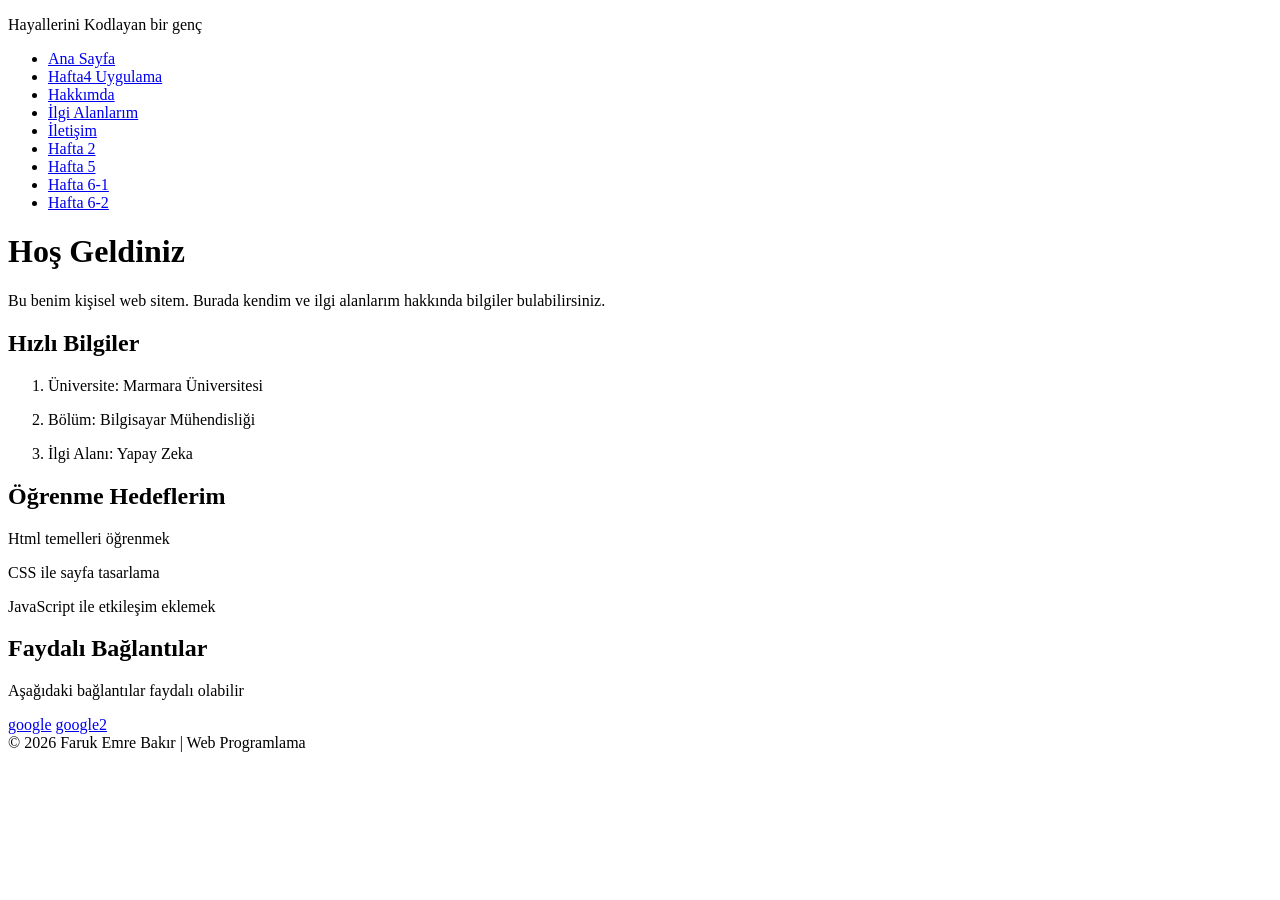
==== index.html @ 3d071bb2 "Update index.html" ====
<!DOCTYPE html>
<html>
<head>
    <title> Faruk Emre Bakir</title> 
</head>
<body> 
    <p> Hayallerini Kodlayan bir genç</p>
  
   <nav>
        <ul>
            <li><a href="index.html">Ana Sayfa</a></li>
            <li><a href="hafta4Uygulama.html">Hafta4 Uygulama</a></li>
            <li><a href="about.html">Hakkımda</a></li>
            <li><a href="interests.html">İlgi Alanlarım</a></li>
            <li><a href="contact.html">İletişim</a></li>
            <li><a href="index2.html">Hafta 2</a></li>
            <li><a href="hafta5.html">Hafta 5</a></li>
            <li><a href="hafta6-1.html">Hafta 6-1</a></li>
            <li><a href="hafta6-2.html">Hafta 6-2</a></li>



        </ul>
    </nav>
    <main>
        <h1> Hoş Geldiniz</h1>
    <p> Bu benim kişisel web sitem. Burada kendim ve ilgi alanlarım hakkında bilgiler bulabilirsiniz.</p>
    <h2> Hızlı Bilgiler</h2>
    <nav><ol>
        <li><p> Üniversite: Marmara Üniversitesi</p></li>
        <li> Bölüm: Bilgisayar Mühendisliği</li>
        <li><p> İlgi Alanı: Yapay Zeka</p></li>

    </ol></nav>
    <h2> Öğrenme Hedeflerim</h2>
    <nav>
        <p> Html temelleri öğrenmek</p>
        <p> CSS ile sayfa tasarlama</p>
        <p> JavaScript ile etkileşim eklemek</p>
    </nav>
    <h2> Faydalı Bağlantılar</h2>
    <p> Aşağıdaki bağlantılar faydalı olabilir</p>
    <a href="google.com"> google</a>
    <a href="google.com"> google2</a>

</main>
 <footer>
        © 2026 Faruk Emre Bakır | Web Programlama
    </footer>
</body>
</html>
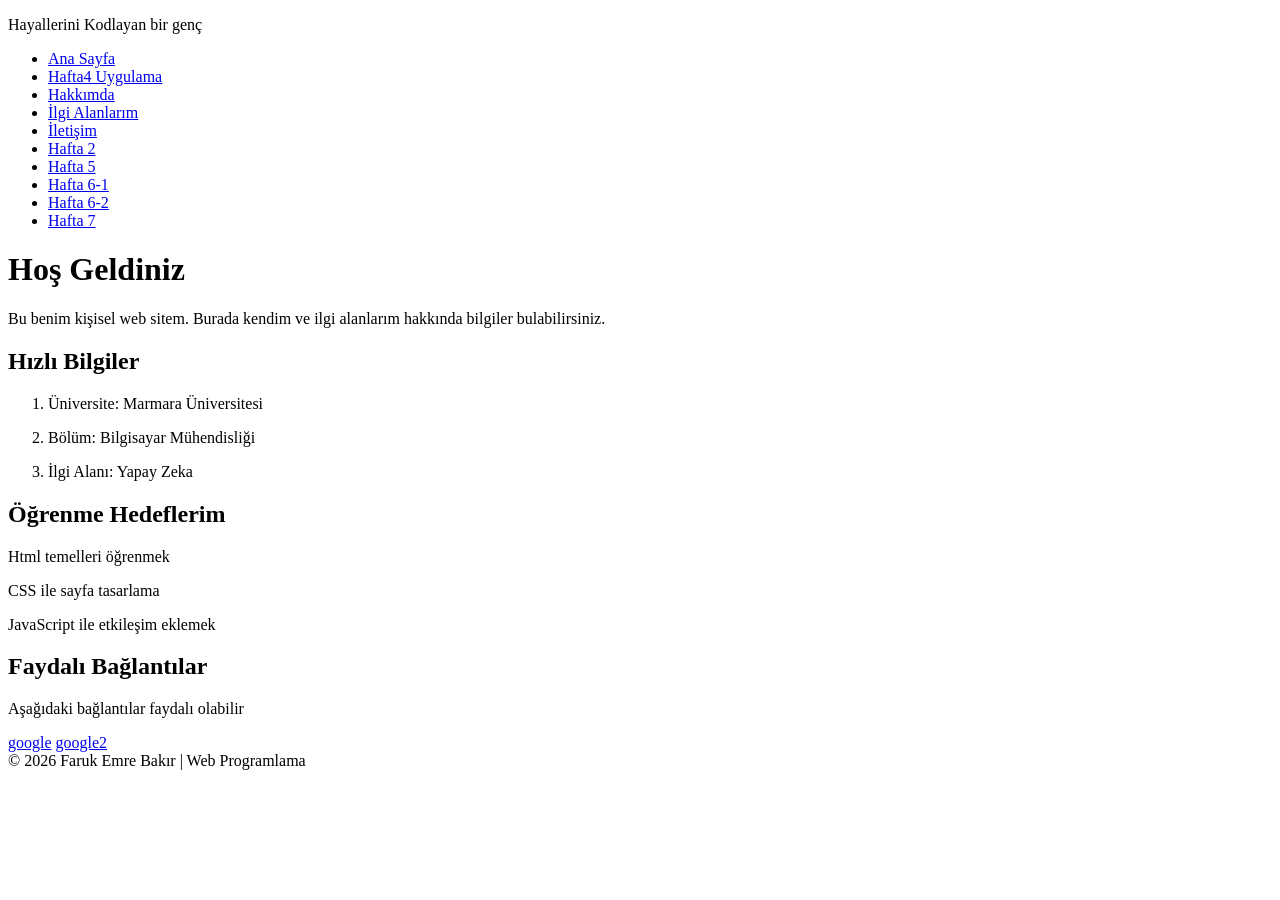
==== commit 57365a8c: "Update index.html" ====
--- a/index.html
+++ b/index.html
@@ -17,6 +17,8 @@
             <li><a href="hafta5.html">Hafta 5</a></li>
             <li><a href="hafta6-1.html">Hafta 6-1</a></li>
             <li><a href="hafta6-2.html">Hafta 6-2</a></li>
+            <li><a href="hafta7.html">Hafta 7</a></li>
+
 
 
 
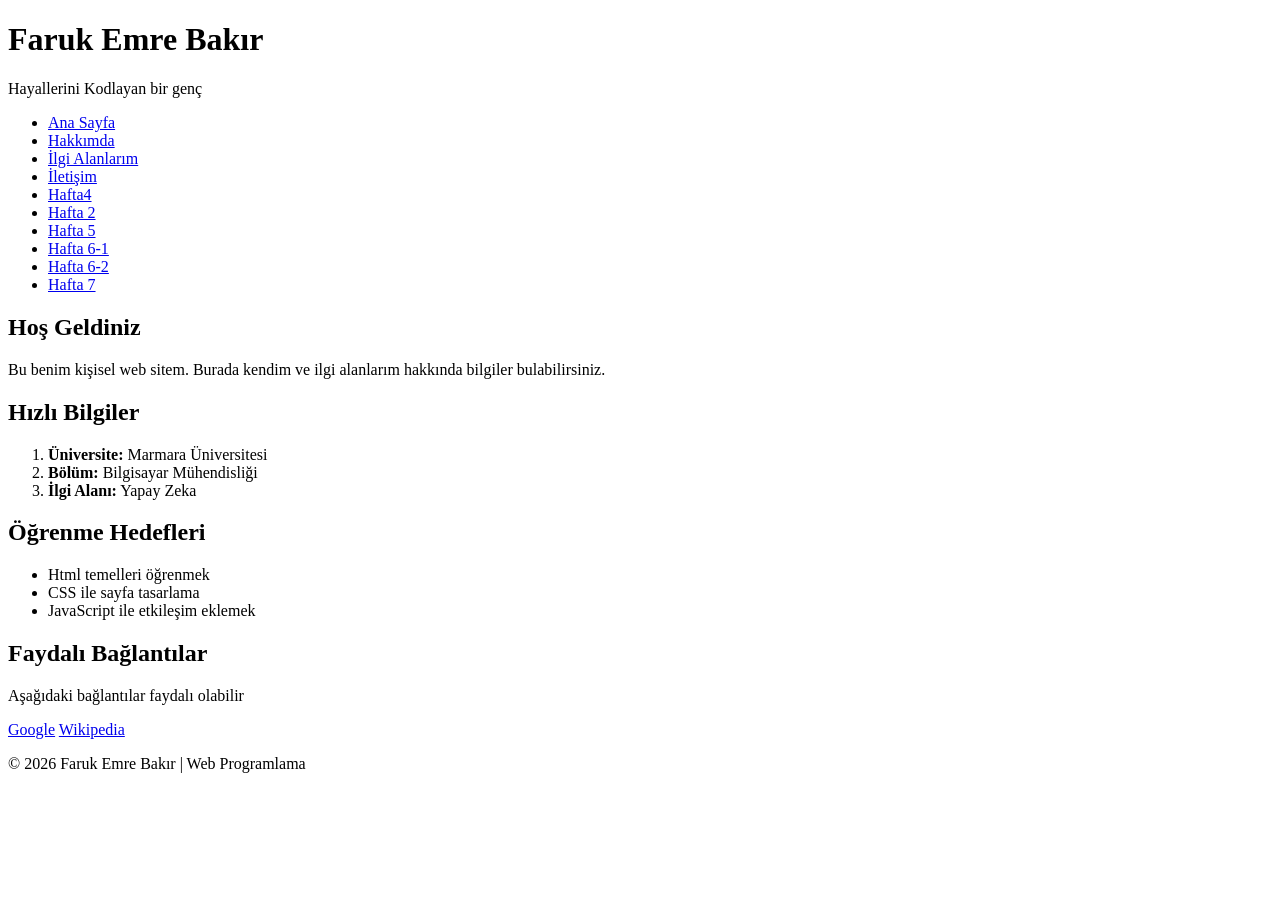
==== commit 4115f99b: "Refactor index.html for better structure and content Updated the structure and content of the index." ====
--- a/index.html
+++ b/index.html
@@ -1,56 +1,64 @@
 <!DOCTYPE html>
-<html>
-<head>
-    <title> Faruk Emre Bakir</title> 
+<html lang="tr"> <head>
+    <meta charset="UTF-8"> <meta name="viewport" content="width=device-width, initial-scale=1.0"> <title>Faruk Emre Bakır</title> 
 </head>
 <body> 
-    <p> Hayallerini Kodlayan bir genç</p>
-  
-   <nav>
-        <ul>
-            <li><a href="index.html">Ana Sayfa</a></li>
-            <li><a href="hafta4Uygulama.html">Hafta4 Uygulama</a></li>
-            <li><a href="about.html">Hakkımda</a></li>
-            <li><a href="interests.html">İlgi Alanlarım</a></li>
-            <li><a href="contact.html">İletişim</a></li>
-            <li><a href="index2.html">Hafta 2</a></li>
-            <li><a href="hafta5.html">Hafta 5</a></li>
-            <li><a href="hafta6-1.html">Hafta 6-1</a></li>
-            <li><a href="hafta6-2.html">Hafta 6-2</a></li>
-            <li><a href="hafta7.html">Hafta 7</a></li>
 
+    <header>
+        <h1>Faruk Emre Bakır</h1> 
+        <p>Hayallerini Kodlayan bir genç</p>
+      
+        <nav>
+            <ul>
+                <li><a href="index.html">Ana Sayfa</a></li>
+                <li><a href="about.html">Hakkımda</a></li>
+                <li><a href="interests.html">İlgi Alanlarım</a></li>
+                <li><a href="contact.html">İletişim</a></li>
+                <li><a href="hafta4Uygulama.html">Hafta4</a></li>
+                <li><a href="index2.html">Hafta 2</a></li>
+                <li><a href="hafta5.html">Hafta 5</a></li>
+                <li><a href="hafta6-1.html">Hafta 6-1</a></li>
+                <li><a href="hafta6-2.html">Hafta 6-2</a></li>
+                <li><a href="hafta7.html">Hafta 7</a></li>
+            </ul>
+        </nav>
+    </header>
 
+    <main>
+        <section>
+            <h2>Hoş Geldiniz</h2>
+            <p>Bu benim kişisel web sitem. Burada kendim ve ilgi alanlarım hakkında bilgiler bulabilirsiniz.</p>
+        </section>
 
+        <section>
+            <h2>Hızlı Bilgiler</h2>
+            <ol>
+                <li><strong>Üniversite:</strong> Marmara Üniversitesi</li>
+                <li><strong>Bölüm:</strong> Bilgisayar Mühendisliği</li>
+                <li><strong>İlgi Alanı:</strong> Yapay Zeka</li>
+            </ol>
+        </section>
 
-        </ul>
-    </nav>
-    <main>
-        <h1> Hoş Geldiniz</h1>
-    <p> Bu benim kişisel web sitem. Burada kendim ve ilgi alanlarım hakkında bilgiler bulabilirsiniz.</p>
-    <h2> Hızlı Bilgiler</h2>
-    <nav><ol>
-        <li><p> Üniversite: Marmara Üniversitesi</p></li>
-        <li> Bölüm: Bilgisayar Mühendisliği</li>
-        <li><p> İlgi Alanı: Yapay Zeka</p></li>
+        <section>
+            <h2>Öğrenme Hedefleri</h2>
+            <ul>
+                <li>Html temelleri öğrenmek</li>
+                <li>CSS ile sayfa tasarlama</li>
+                <li>JavaScript ile etkileşim eklemek</li>
+            </ul>
+        </section>
 
-    </ol></nav>
-    <h2> Öğrenme Hedeflerim</h2>
-    <nav>
-        <p> Html temelleri öğrenmek</p>
-        <p> CSS ile sayfa tasarlama</p>
-        <p> JavaScript ile etkileşim eklemek</p>
-    </nav>
-    <h2> Faydalı Bağlantılar</h2>
-    <p> Aşağıdaki bağlantılar faydalı olabilir</p>
-    <a href="google.com"> google</a>
-    <a href="google.com"> google2</a>
+        <section>
+            <h2>Faydalı Bağlantılar</h2>
+            <p>Aşağıdaki bağlantılar faydalı olabilir</p>
+            <a href="https://www.google.com" target="_blank">Google</a>
+            <a href="https://www.wikipedia.org/" target="_blank">Wikipedia</a>
+        </section>
+    </main>
 
-</main>
- <footer>
-        © 2026 Faruk Emre Bakır | Web Programlama
+    <footer>
+        <p>© 2026 Faruk Emre Bakır | Web Programlama</p>
     </footer>
+
 </body>
 </html>
-
-
-
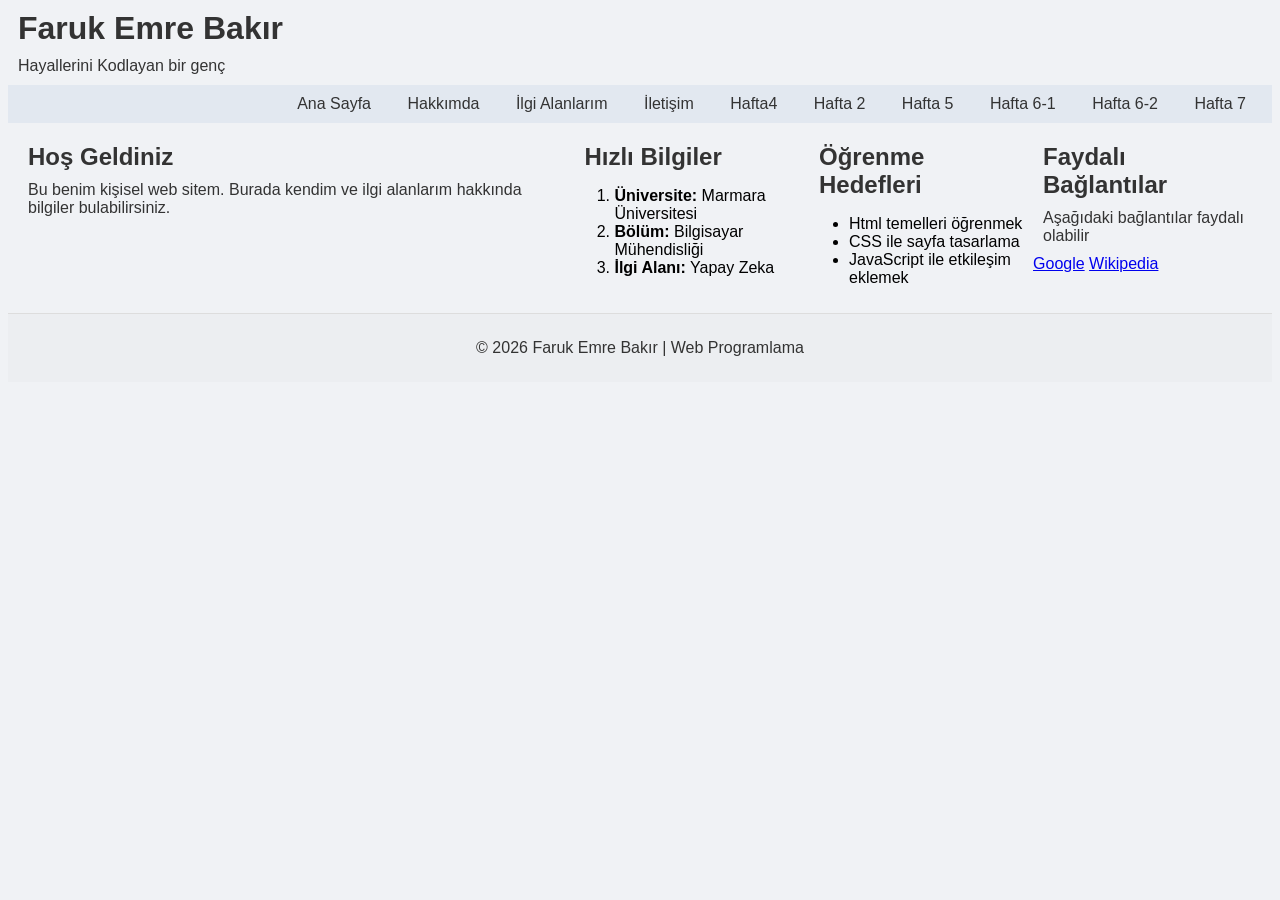
==== commit 9889a6cb: "Link stylesheet in index.html Added a link to the stylesheet in the head section." ====
--- a/index.html
+++ b/index.html
@@ -1,6 +1,6 @@
 <!DOCTYPE html>
 <html lang="tr"> <head>
-    <meta charset="UTF-8"> <meta name="viewport" content="width=device-width, initial-scale=1.0"> <title>Faruk Emre Bakır</title> 
+    <meta charset="UTF-8"> <meta name="viewport" content="width=device-width, initial-scale=1.0"> <title>Faruk Emre Bakır</title> <link rel="stylesheet" href="style.css">
 </head>
 <body> 
 
--- a/style.css
+++ b/style.css
@@ -0,0 +1,193 @@
+/* Genel sayfa ayarı */
+body {
+    background-color: #f0f2f5;
+    font-family: Arial, sans-serif;
+}
+
+.container {
+    width: 80%;
+    margin: 20px auto;
+    background-color: white;
+    border: 1px solid #ccc;
+}
+
+/* 1. Grup Seçici Örneği */
+h1, h2, p {
+    color: #333;
+    margin: 10px;
+}
+
+/* 1. Hiyerarşik Seçici Örneği: Menü yapısı */
+nav ul {
+    list-style-type: none;
+    padding: 10px;
+    margin: 0;
+    text-align: right;
+    background-color: #e2e8f0;
+}
+
+/* Menüyü yatay yapma */
+nav ul li {
+    display: inline-block; 
+}
+
+/* 2. Hiyerarşik Seçici Örneği: Link tasarımı */
+nav ul li a {
+    text-decoration: none;
+    padding: 8px 16px;
+    color: #333;
+    border-radius: 4px;
+}
+
+/* Menü hover efekti */
+nav ul li a:hover {
+    background-color: #8da4d0;
+    color: white;
+}
+
+/* Sütunları yan yana getirme (Display mantığı) */
+main {
+    display: flex; 
+    padding: 10px;
+}
+
+.icerik {
+    width: 50%;
+    background-color: #faeed7; /* Görseldeki sarımtırak renk */
+    margin: 10px;
+    padding: 15px;
+    border: 1px solid #e5d3b3;
+    border-radius: 5px;
+}
+
+.yan-menu {
+    width: 50%;
+    background-color: #e6f0f4; /* Görseldeki mavimsi renk */
+    margin: 10px;
+    padding: 15px;
+    border: 1px solid #baccce;
+    border-radius: 5px;
+}
+
+/* Metin düzenlemeleri (En az 3 özellik kuralı) */
+.icerik p, .yan-menu p {
+    font-size: 15px;      /* 1. Özellik */
+    line-height: 1.8;     /* 2. Özellik */
+    color: #444;          /* 3. Özellik */
+    text-align: justify;  /* 4. Özellik */
+}
+
+footer {
+    text-align: center;
+    padding: 15px;
+    background-color: #eceef1;
+    border-top: 1px solid #ddd;
+}
+
+/* ========================================= */
+/* LAB 3: DETAYLI İLETİŞİM FORMU (GÖRSELE BİREBİR ORANTILI) */
+/* ========================================= */
+
+.contact-container {
+    width: 100%;
+    max-width: 600px;
+    margin: 40px auto;
+    padding: 30px;
+    background-color: #ffffff;
+    border: 1px solid #eaeaea;
+    border-radius: 8px;
+    box-shadow: 0 4px 10px rgba(0,0,0,0.05);
+    font-family: Arial, sans-serif;
+}
+
+/* Form Başlığı */
+.contact-container h2 {
+    text-align: center;
+    color: #333;
+    margin-bottom: 25px;
+    font-size: 24px;
+}
+
+/* Ana Etiketler (Labels - Üst boşluklar tamamen sıfırlandı) */
+.contact-container label {
+    display: block;
+    font-weight: bold;
+    color: #444;
+    margin-top: 0; /* GEREKSİZ ÜST BOŞLUK KALDIRILDI */
+    margin-bottom: 8px; /* Sadece yazıyla kutu arasında ince bir boşluk bırakıldı */
+    font-size: 15px;
+}
+
+/* Tüm metin giriş alanları */
+.contact-container input[type="text"],
+.contact-container input[type="email"],
+.contact-container input[type="password"],
+.contact-container select,
+.contact-container textarea {
+    width: 100%;
+    padding: 12px;
+    margin-bottom: 20px; /* Her bir kutunun altından standart 20px boşluk veriyoruz */
+    border: 1px solid #ccc;
+    border-radius: 4px;
+    box-sizing: border-box;
+    font-family: inherit;
+    font-size: 14px;
+}
+
+/* Radio ve Checkbox Grupları (Açık Gri Kutular) */
+.form-group-box {
+    background-color: #f8f9fa;
+    border: 1px solid #f1f1f1;
+    padding: 35px;
+    border-radius: 5px;
+    margin-bottom: 30px; /* Gri kutuların altına da aynı 20px boşluğu veriyoruz */
+}
+
+/* Gri kutuların içindeki alt etiketlerin ayarı */
+.form-group-box label {
+    margin-bottom: 10px;
+    font-weight: normal;
+    cursor: pointer;
+    color: #555;
+}
+
+.form-group-box label:last-child {
+    margin-bottom: 0; /* Gri kutunun en altındaki elemanın boşluğunu siliyoruz ki kutu sarkmasın */
+}
+
+.form-group-box input[type="radio"],
+.form-group-box input[type="checkbox"] {
+    margin-right: 8px;
+}
+
+/* Dosya yükleme alanı */
+.contact-container input[type="file"] {
+    display: block;
+    margin-bottom: 20px;
+}
+
+/* Yan yana duran butonların taşıyıcısı */
+.button-group {
+    display: flex;
+    gap: 15px; 
+    margin-top: 10px;
+}
+
+/* Buton Stilleri */
+.btn-submit, .btn-reset {
+    flex: 1; 
+    padding: 15px;
+    font-size: 16px;
+    font-weight: bold;
+    color: white;
+    border: none;
+    border-radius: 4px;
+    cursor: pointer;
+}
+
+.btn-submit { background-color: #007bff; }
+.btn-submit:hover { background-color: #0056b3; }
+
+.btn-reset { background-color: #dc3545; }
+.btn-reset:hover { background-color: #c82333; }
+
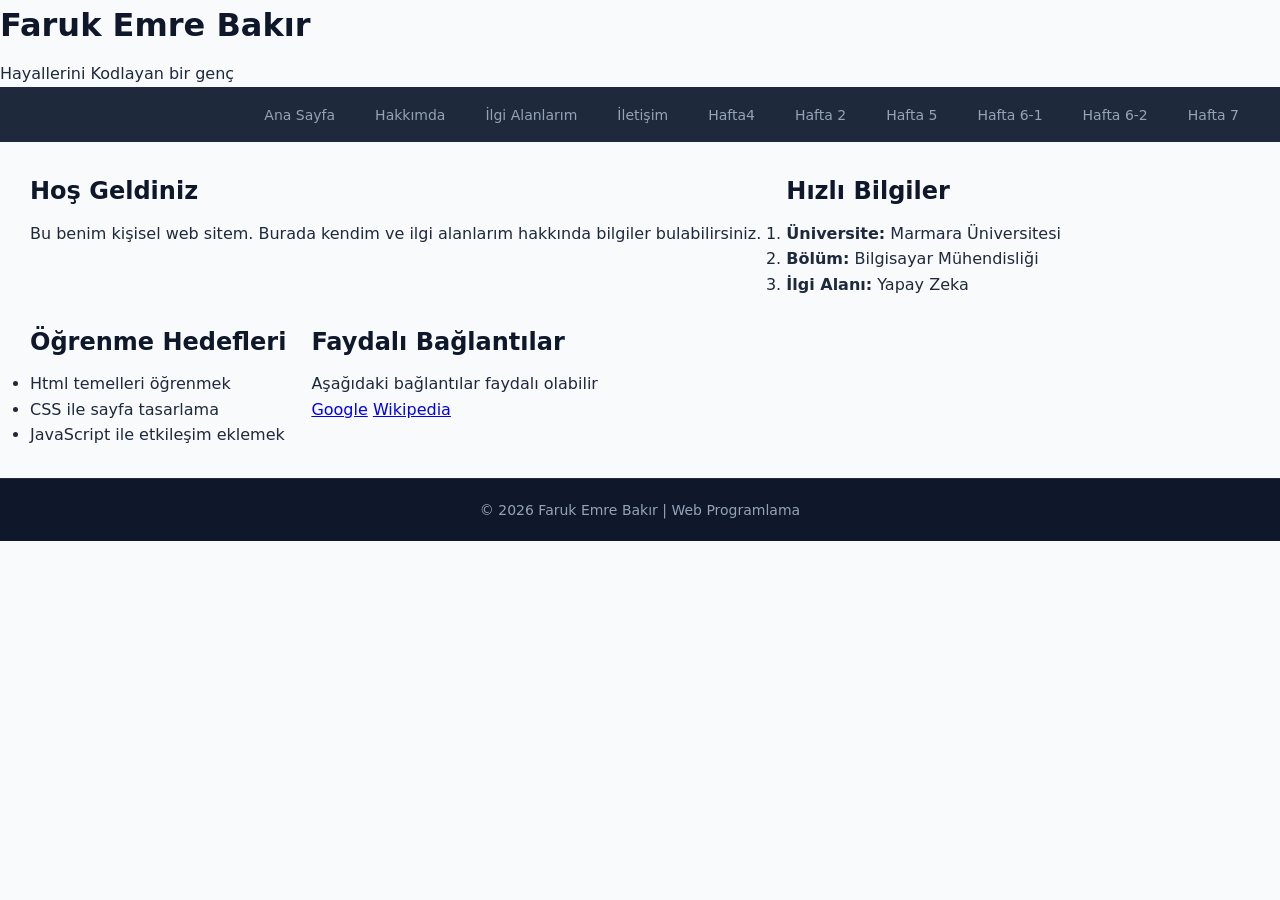
==== commit 4756cc9d: "Fix stylesheet path and improve HTML structure Updated the stylesheet path and cleaned up the HTML s" ====
--- a/index.html
+++ b/index.html
@@ -1,6 +1,6 @@
 <!DOCTYPE html>
 <html lang="tr"> <head>
-    <meta charset="UTF-8"> <meta name="viewport" content="width=device-width, initial-scale=1.0"> <title>Faruk Emre Bakır</title> <link rel="stylesheet" href="style.css">
+    <meta charset="UTF-8"> <meta name="viewport" content="width=device-width, initial-scale=1.0"> <title>Faruk Emre Bakır</title> <link rel="stylesheet" href="styles/style.css">
 </head>
 <body> 
 
--- a/styles/style.css
+++ b/styles/style.css
@@ -0,0 +1,243 @@
+/* ==========================================================================
+   1. GENEL SAYFA AYARLARI & TİPOGRAFİ
+   ========================================================================== */
+* {
+    margin: 0;
+    padding: 0;
+    box-sizing: border-box;
+}
+
+body {
+    background-color: #f8fafc; /* Modern, temiz ve ultra hafif mavi/gri arka plan */
+    font-family: system-ui, -apple-system, BlinkMacSystemFont, 'Segoe UI', Roboto, Oxygen, Ubuntu, Cantarell, sans-serif;
+    color: #1e293b; /* Okumayı kolaylaştıran koyu slate rengi */
+    line-height: 1.6;
+}
+
+/* Tüm sayfayı ortalayan ana taşıyıcı */
+.container {
+    width: 90%;
+    max-width: 1200px; /* Büyük ekranlarda çok fazla yayılmasını engeller */
+    margin: 30px auto;
+    background-color: #ffffff;
+    border-radius: 12px; /* Köşeleri yumuşattık */
+    box-shadow: 0 4px 20px rgba(15, 23, 42, 0.05); /* Modern, hafif bir derinlik gölgesi */
+    overflow: hidden; /* Köşelerin taşmasını önler */
+}
+
+/* Grup Seçici */
+h1, h2, h3 {
+    color: #0f172a;
+    font-weight: 700;
+    margin-bottom: 10px;
+}
+
+/* ==========================================================================
+   2. ÜST MENÜ VE NAVİGASYON (NAV)
+   ========================================================================== */
+nav ul {
+    list-style-type: none;
+    padding: 15px 25px;
+    margin: 0;
+    text-align: right;
+    background-color: #1e293b; /* Koyu premium arka plan */
+    display: flex;
+    justify-content: flex-end; /* Esnek yan yana dizilim */
+    gap: 8px;
+    flex-wrap: wrap;
+}
+
+nav ul li {
+    display: inline-block; 
+}
+
+nav ul li a {
+    text-decoration: none;
+    padding: 8px 16px;
+    color: #94a3b8; /* İlk hali biraz daha soft */
+    font-size: 14px;
+    font-weight: 500;
+    border-radius: 6px;
+    transition: all 0.25s ease; /* Yumuşak geçiş efekti */
+}
+
+/* Menü hover efekti */
+nav ul li a:hover {
+    background-color: #334155;
+    color: #38bdf8; /* Parlak modern mavi vurgu */
+}
+
+/* ==========================================================================
+   3. ANA İÇERİK DÜZENİ (FLEXBOX ASİMETRİSİ)
+   ========================================================================== */
+main {
+    display: flex; 
+    gap: 25px; /* Sütunlar arası boşluk */
+    padding: 30px;
+    flex-wrap: wrap; /* Mobilde alt alta düşmesi için */
+}
+
+/* Ana içerik alanı daha geniş (%65) */
+.icerik {
+    flex: 2;
+    min-width: 300px;
+    background-color: #ffffff; 
+    padding: 25px;
+    border: 1px solid #e2e8f0;
+    border-radius: 8px;
+}
+
+/* Yan menü alanı daha dar (%35) ve daha estetik */
+.yan-menu {
+    flex: 1;
+    min-width: 260px;
+    background-color: #f1f5f9; /* Temiz açık gri/mavi tonu */
+    padding: 25px;
+    border: 1px solid #e2e8f0;
+    border-radius: 8px;
+}
+
+/* Metin düzenlemeleri */
+.icerik p, .yan-menu p {
+    font-size: 15px;      
+    line-height: 1.8;     
+    color: #475569;          
+    text-align: justify;  
+    margin-bottom: 15px;
+}
+
+/* ==========================================================================
+   4. LAB 3: MODERN İLETİŞİM FORMU
+   ========================================================================== */
+.contact-container {
+    width: 100%;
+    max-width: 600px;
+    margin: 40px auto;
+    padding: 35px;
+    background-color: #ffffff;
+    border: 1px solid #e2e8f0;
+    border-radius: 12px;
+    box-shadow: 0 10px 25px rgba(0, 0, 0, 0.05);
+}
+
+.contact-container h2 {
+    text-align: center;
+    color: #0f172a;
+    margin-bottom: 30px;
+    font-size: 26px;
+    letter-spacing: -0.5px;
+}
+
+.contact-container label {
+    display: block;
+    font-weight: 600;
+    color: #334155;
+    margin-bottom: 8px; 
+    font-size: 14px;
+}
+
+/* Giriş Alanları Tasarımı */
+.contact-container input[type="text"],
+.contact-container input[type="email"],
+.contact-container input[type="password"],
+.contact-container select,
+.contact-container textarea {
+    width: 100%;
+    padding: 12px 16px;
+    margin-bottom: 22px; 
+    border: 1px solid #cbd5e1;
+    border-radius: 6px;
+    box-sizing: border-box;
+    font-family: inherit;
+    font-size: 14px;
+    color: #1e293b;
+    background-color: #f8fafc;
+    transition: all 0.2s ease;
+}
+
+/* Kutuya tıklandığında (Focus durumu) oluşan modern efekt */
+.contact-container input:focus,
+.contact-container select:focus,
+.contact-container textarea:focus {
+    outline: none;
+    border-color: #6366f1; /* İndigo mavisi odak çerçevesi */
+    background-color: #ffffff;
+    box-shadow: 0 0 0 4px rgba(99, 102, 241, 0.1);
+}
+
+/* Seçim alanları (Radio/Checkbox) için hafif kutu */
+.form-group-box {
+    background-color: #f8fafc;
+    border: 1px solid #e2e8f0;
+    padding: 20px;
+    border-radius: 8px;
+    margin-bottom: 25px; 
+}
+
+.form-group-box label {
+    margin-bottom: 12px;
+    font-weight: 500;
+    cursor: pointer;
+    color: #475569;
+    display: flex;
+    align-items: center;
+}
+
+.form-group-box label:last-child {
+    margin-bottom: 0; 
+}
+
+.form-group-box input[type="radio"],
+.form-group-box input[type="checkbox"] {
+    margin-right: 10px;
+    width: 16px;
+    height: 16px;
+    cursor: pointer;
+}
+
+/* Buton Grupları ve Tasarımları */
+.button-group {
+    display: flex;
+    gap: 15px; 
+    margin-top: 15px;
+}
+
+.btn-submit, .btn-reset {
+    flex: 1; 
+    padding: 14px;
+    font-size: 15px;
+    font-weight: 600;
+    color: white;
+    border: none;
+    border-radius: 6px;
+    cursor: pointer;
+    transition: all 0.2s ease;
+}
+
+.btn-submit { 
+    background-color: #4f46e5; /* Modern Canlı İndigo */
+}
+.btn-submit:hover { 
+    background-color: #4338ca; 
+    transform: translateY(-1px); /* Hafif yukarı kalkma efekti */
+}
+
+.btn-reset { 
+    background-color: #ef4444; /* Modern Soft Kırmızı */
+}
+.btn-reset:hover { 
+    background-color: #dc2626; 
+    transform: translateY(-1px);
+}
+
+/* ==========================================================================
+   5. SAYFA ALTI (FOOTER)
+   ========================================================================== */
+footer {
+    text-align: center;
+    padding: 20px;
+    background-color: #0f172a;
+    color: #94a3b8;
+    font-size: 14px;
+    border-top: 1px solid #1e293b;
+}
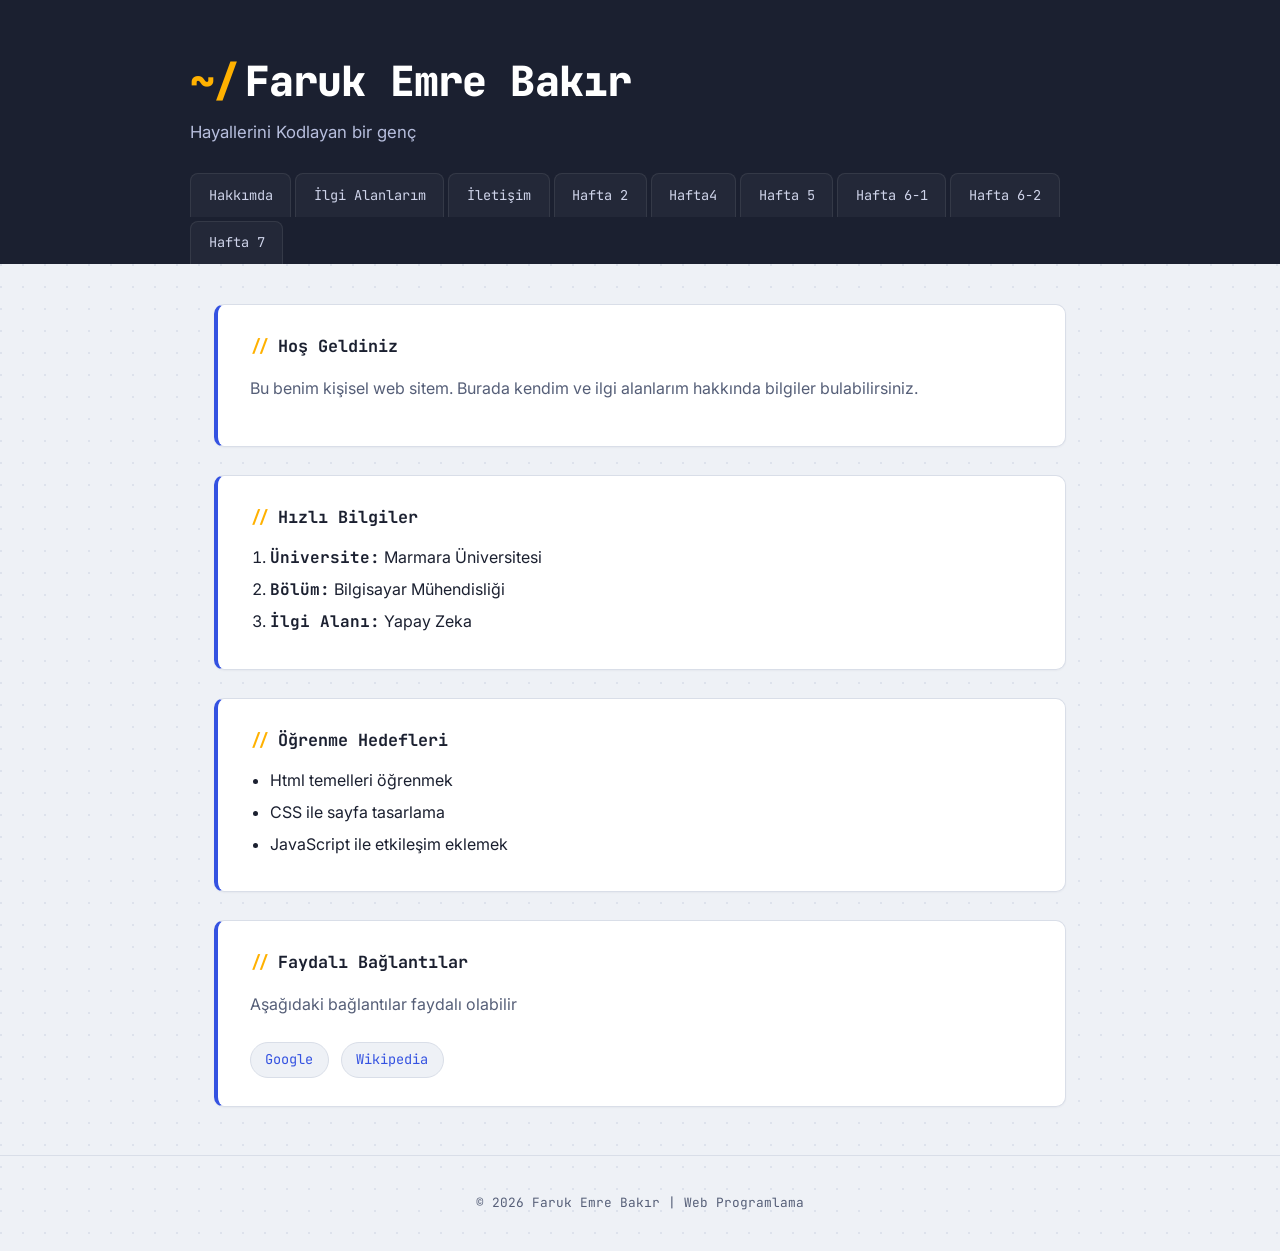
==== commit 2a600399: "Fix HTML structure and update navigation links" ====
--- a/index.html
+++ b/index.html
@@ -10,12 +10,11 @@
       
         <nav>
             <ul>
-                <li><a href="index.html">Ana Sayfa</a></li>
                 <li><a href="about.html">Hakkımda</a></li>
                 <li><a href="interests.html">İlgi Alanlarım</a></li>
                 <li><a href="contact.html">İletişim</a></li>
+                <li><a href="index2.html">Hafta 2</a></li>
                 <li><a href="hafta4Uygulama.html">Hafta4</a></li>
-                <li><a href="index2.html">Hafta 2</a></li>
                 <li><a href="hafta5.html">Hafta 5</a></li>
                 <li><a href="hafta6-1.html">Hafta 6-1</a></li>
                 <li><a href="hafta6-2.html">Hafta 6-2</a></li>
--- a/styles/style.css
+++ b/styles/style.css
@@ -1,243 +1,204 @@
 /* ==========================================================================
-   1. GENEL SAYFA AYARLARI & TİPOGRAFİ
+   Faruk Emre Bakır — Kişisel Site
+   Tema: "Öğrenme Günlüğü" — bir CS öğrencisinin kod defteri havası
    ========================================================================== */
-* {
-    margin: 0;
-    padding: 0;
-    box-sizing: border-box;
-}
+
+@import url('https://fonts.googleapis.com/css2?family=JetBrains+Mono:wght@400;500;700;800&family=Inter:wght@400;500;600&display=swap');
+
+:root {
+  --bg:        #eef1f6;   /* soğuk, kağıt gibi açık gri-mavi zemin */
+  --surface:   #ffffff;   /* kart yüzeyleri */
+  --ink:       #1b2030;   /* ana metin */
+  --ink-soft:  #565f78;   /* ikincil metin */
+  --line:      #d9dee8;   /* ince çizgiler / kenarlıklar */
+  --accent:    #3452e1;   /* indigo — bağlantılar, vurgular */
+  --accent-ink:#1f2f9e;
+  --amber:     #ffb100;   /* terminal amber — hover / imza rengi */
+  --radius:    10px;
+
+  --font-mono: 'JetBrains Mono', ui-monospace, monospace;
+  --font-body: 'Inter', system-ui, -apple-system, sans-serif;
+}
+
+* { box-sizing: border-box; }
+
+html { scroll-behavior: smooth; }
 
 body {
-    background-color: #f8fafc; /* Modern, temiz ve ultra hafif mavi/gri arka plan */
-    font-family: system-ui, -apple-system, BlinkMacSystemFont, 'Segoe UI', Roboto, Oxygen, Ubuntu, Cantarell, sans-serif;
-    color: #1e293b; /* Okumayı kolaylaştıran koyu slate rengi */
-    line-height: 1.6;
-}
-
-/* Tüm sayfayı ortalayan ana taşıyıcı */
-.container {
-    width: 90%;
-    max-width: 1200px; /* Büyük ekranlarda çok fazla yayılmasını engeller */
-    margin: 30px auto;
-    background-color: #ffffff;
-    border-radius: 12px; /* Köşeleri yumuşattık */
-    box-shadow: 0 4px 20px rgba(15, 23, 42, 0.05); /* Modern, hafif bir derinlik gölgesi */
-    overflow: hidden; /* Köşelerin taşmasını önler */
-}
-
-/* Grup Seçici */
-h1, h2, h3 {
-    color: #0f172a;
-    font-weight: 700;
-    margin-bottom: 10px;
-}
-
-/* ==========================================================================
-   2. ÜST MENÜ VE NAVİGASYON (NAV)
-   ========================================================================== */
+  margin: 0;
+  background:
+    radial-gradient(circle at 1px 1px, #dde2ec 1px, transparent 1px) 0 0 / 22px 22px,
+    var(--bg);
+  color: var(--ink);
+  font-family: var(--font-body);
+  line-height: 1.6;
+  -webkit-font-smoothing: antialiased;
+}
+
+a { color: var(--accent); text-decoration: none; }
+a:hover, a:focus-visible { color: var(--amber); }
+a:focus-visible, button:focus-visible {
+  outline: 2px solid var(--accent);
+  outline-offset: 3px;
+}
+
+/* ---------------------------------- Header ---------------------------------- */
+
+header {
+  background: var(--ink);
+  color: #fff;
+  padding: 3rem 1.5rem 0;
+}
+
+header h1 {
+  margin: 0 auto;
+  max-width: 900px;
+  font-family: var(--font-mono);
+  font-weight: 800;
+  font-size: clamp(1.9rem, 4vw, 2.6rem);
+  letter-spacing: -0.02em;
+}
+
+header h1::before {
+  content: '~/';
+  color: var(--amber);
+  margin-right: 0.15em;
+}
+
+header > p {
+  max-width: 900px;
+  margin: 0.25rem auto 1.75rem;
+  color: #b7bedd;
+  font-size: 1.05rem;
+}
+
+/* Nav styled like editor / browser tabs — a small nod to the fact that
+   several pages are literally numbered weekly logs (Hafta 4, 5, 6-1...) */
+nav {
+  max-width: 900px;
+  margin: 0 auto;
+}
+
 nav ul {
-    list-style-type: none;
-    padding: 15px 25px;
-    margin: 0;
-    text-align: right;
-    background-color: #1e293b; /* Koyu premium arka plan */
-    display: flex;
-    justify-content: flex-end; /* Esnek yan yana dizilim */
-    gap: 8px;
-    flex-wrap: wrap;
-}
-
-nav ul li {
-    display: inline-block; 
-}
-
-nav ul li a {
-    text-decoration: none;
-    padding: 8px 16px;
-    color: #94a3b8; /* İlk hali biraz daha soft */
-    font-size: 14px;
-    font-weight: 500;
-    border-radius: 6px;
-    transition: all 0.25s ease; /* Yumuşak geçiş efekti */
-}
-
-/* Menü hover efekti */
-nav ul li a:hover {
-    background-color: #334155;
-    color: #38bdf8; /* Parlak modern mavi vurgu */
-}
-
-/* ==========================================================================
-   3. ANA İÇERİK DÜZENİ (FLEXBOX ASİMETRİSİ)
-   ========================================================================== */
+  display: flex;
+  flex-wrap: wrap;
+  gap: 0.25rem;
+  list-style: none;
+  margin: 0;
+  padding: 0;
+}
+
+nav a {
+  display: inline-block;
+  padding: 0.65rem 1.1rem;
+  color: #cfd4ea;
+  font-family: var(--font-mono);
+  font-size: 0.85rem;
+  background: rgba(255,255,255,0.04);
+  border: 1px solid rgba(255,255,255,0.08);
+  border-bottom: none;
+  border-radius: 8px 8px 0 0;
+  transition: background 0.15s ease, color 0.15s ease;
+}
+
+nav a:hover {
+  background: var(--bg);
+  color: var(--ink);
+}
+
+/* ---------------------------------- Main ---------------------------------- */
+
 main {
-    display: flex; 
-    gap: 25px; /* Sütunlar arası boşluk */
-    padding: 30px;
-    flex-wrap: wrap; /* Mobilde alt alta düşmesi için */
-}
-
-/* Ana içerik alanı daha geniş (%65) */
-.icerik {
-    flex: 2;
-    min-width: 300px;
-    background-color: #ffffff; 
-    padding: 25px;
-    border: 1px solid #e2e8f0;
-    border-radius: 8px;
-}
-
-/* Yan menü alanı daha dar (%35) ve daha estetik */
-.yan-menu {
-    flex: 1;
-    min-width: 260px;
-    background-color: #f1f5f9; /* Temiz açık gri/mavi tonu */
-    padding: 25px;
-    border: 1px solid #e2e8f0;
-    border-radius: 8px;
-}
-
-/* Metin düzenlemeleri */
-.icerik p, .yan-menu p {
-    font-size: 15px;      
-    line-height: 1.8;     
-    color: #475569;          
-    text-align: justify;  
-    margin-bottom: 15px;
-}
-
-/* ==========================================================================
-   4. LAB 3: MODERN İLETİŞİM FORMU
-   ========================================================================== */
-.contact-container {
-    width: 100%;
-    max-width: 600px;
-    margin: 40px auto;
-    padding: 35px;
-    background-color: #ffffff;
-    border: 1px solid #e2e8f0;
-    border-radius: 12px;
-    box-shadow: 0 10px 25px rgba(0, 0, 0, 0.05);
-}
-
-.contact-container h2 {
-    text-align: center;
-    color: #0f172a;
-    margin-bottom: 30px;
-    font-size: 26px;
-    letter-spacing: -0.5px;
-}
-
-.contact-container label {
-    display: block;
-    font-weight: 600;
-    color: #334155;
-    margin-bottom: 8px; 
-    font-size: 14px;
-}
-
-/* Giriş Alanları Tasarımı */
-.contact-container input[type="text"],
-.contact-container input[type="email"],
-.contact-container input[type="password"],
-.contact-container select,
-.contact-container textarea {
-    width: 100%;
-    padding: 12px 16px;
-    margin-bottom: 22px; 
-    border: 1px solid #cbd5e1;
-    border-radius: 6px;
-    box-sizing: border-box;
-    font-family: inherit;
-    font-size: 14px;
-    color: #1e293b;
-    background-color: #f8fafc;
-    transition: all 0.2s ease;
-}
-
-/* Kutuya tıklandığında (Focus durumu) oluşan modern efekt */
-.contact-container input:focus,
-.contact-container select:focus,
-.contact-container textarea:focus {
-    outline: none;
-    border-color: #6366f1; /* İndigo mavisi odak çerçevesi */
-    background-color: #ffffff;
-    box-shadow: 0 0 0 4px rgba(99, 102, 241, 0.1);
-}
-
-/* Seçim alanları (Radio/Checkbox) için hafif kutu */
-.form-group-box {
-    background-color: #f8fafc;
-    border: 1px solid #e2e8f0;
-    padding: 20px;
-    border-radius: 8px;
-    margin-bottom: 25px; 
-}
-
-.form-group-box label {
-    margin-bottom: 12px;
-    font-weight: 500;
-    cursor: pointer;
-    color: #475569;
-    display: flex;
-    align-items: center;
-}
-
-.form-group-box label:last-child {
-    margin-bottom: 0; 
-}
-
-.form-group-box input[type="radio"],
-.form-group-box input[type="checkbox"] {
-    margin-right: 10px;
-    width: 16px;
-    height: 16px;
-    cursor: pointer;
-}
-
-/* Buton Grupları ve Tasarımları */
-.button-group {
-    display: flex;
-    gap: 15px; 
-    margin-top: 15px;
-}
-
-.btn-submit, .btn-reset {
-    flex: 1; 
-    padding: 14px;
-    font-size: 15px;
-    font-weight: 600;
-    color: white;
-    border: none;
-    border-radius: 6px;
-    cursor: pointer;
-    transition: all 0.2s ease;
-}
-
-.btn-submit { 
-    background-color: #4f46e5; /* Modern Canlı İndigo */
-}
-.btn-submit:hover { 
-    background-color: #4338ca; 
-    transform: translateY(-1px); /* Hafif yukarı kalkma efekti */
-}
-
-.btn-reset { 
-    background-color: #ef4444; /* Modern Soft Kırmızı */
-}
-.btn-reset:hover { 
-    background-color: #dc2626; 
-    transform: translateY(-1px);
-}
-
-/* ==========================================================================
-   5. SAYFA ALTI (FOOTER)
-   ========================================================================== */
+  max-width: 900px;
+  margin: 0 auto;
+  padding: 2.5rem 1.5rem 3rem;
+  display: flex;
+  flex-direction: column;
+  gap: 1.75rem;
+}
+
+section {
+  background: var(--surface);
+  border: 1px solid var(--line);
+  border-left: 4px solid var(--accent);
+  border-radius: var(--radius);
+  padding: 1.75rem 2rem;
+  box-shadow: 0 1px 2px rgba(20, 25, 40, 0.04);
+}
+
+section h2 {
+  margin-top: 0;
+  font-family: var(--font-mono);
+  font-size: 1.05rem;
+  font-weight: 700;
+  color: var(--ink);
+  display: flex;
+  align-items: center;
+  gap: 0.5rem;
+}
+
+/* Comment-style eyebrow before each heading — reads like a code comment
+   introducing the block below it. */
+section h2::before {
+  content: '//';
+  color: var(--amber);
+  font-weight: 700;
+}
+
+section p { color: var(--ink-soft); }
+
+section ol, section ul {
+  padding-left: 1.25rem;
+  margin: 0.75rem 0 0;
+}
+
+section li { margin-bottom: 0.4rem; }
+
+section ol li strong {
+  font-family: var(--font-mono);
+  color: var(--ink);
+}
+
+/* "Faydalı Bağlantılar" section — inline pill links */
+section a[target="_blank"] {
+  display: inline-block;
+  margin: 0.5rem 0.5rem 0 0;
+  padding: 0.4rem 0.9rem;
+  font-family: var(--font-mono);
+  font-size: 0.85rem;
+  background: var(--bg);
+  border: 1px solid var(--line);
+  border-radius: 999px;
+  transition: border-color 0.15s ease, transform 0.1s ease;
+}
+
+section a[target="_blank"]:hover {
+  border-color: var(--amber);
+  transform: translateY(-1px);
+}
+
+/* ---------------------------------- Footer ---------------------------------- */
+
 footer {
-    text-align: center;
-    padding: 20px;
-    background-color: #0f172a;
-    color: #94a3b8;
-    font-size: 14px;
-    border-top: 1px solid #1e293b;
-}
+  text-align: center;
+  padding: 1.5rem;
+  color: var(--ink-soft);
+  font-family: var(--font-mono);
+  font-size: 0.8rem;
+  border-top: 1px solid var(--line);
+}
+
+/* ---------------------------------- Responsive ---------------------------------- */
+
+@media (max-width: 600px) {
+  header { padding: 2rem 1rem 0; }
+  main { padding: 1.75rem 1rem 2rem; }
+  section { padding: 1.4rem 1.25rem; }
+  nav a { padding: 0.5rem 0.8rem; font-size: 0.78rem; }
+}
+
+/* Respect reduced motion preferences */
+@media (prefers-reduced-motion: reduce) {
+  html { scroll-behavior: auto; }
+  * { transition: none !important; }
+}
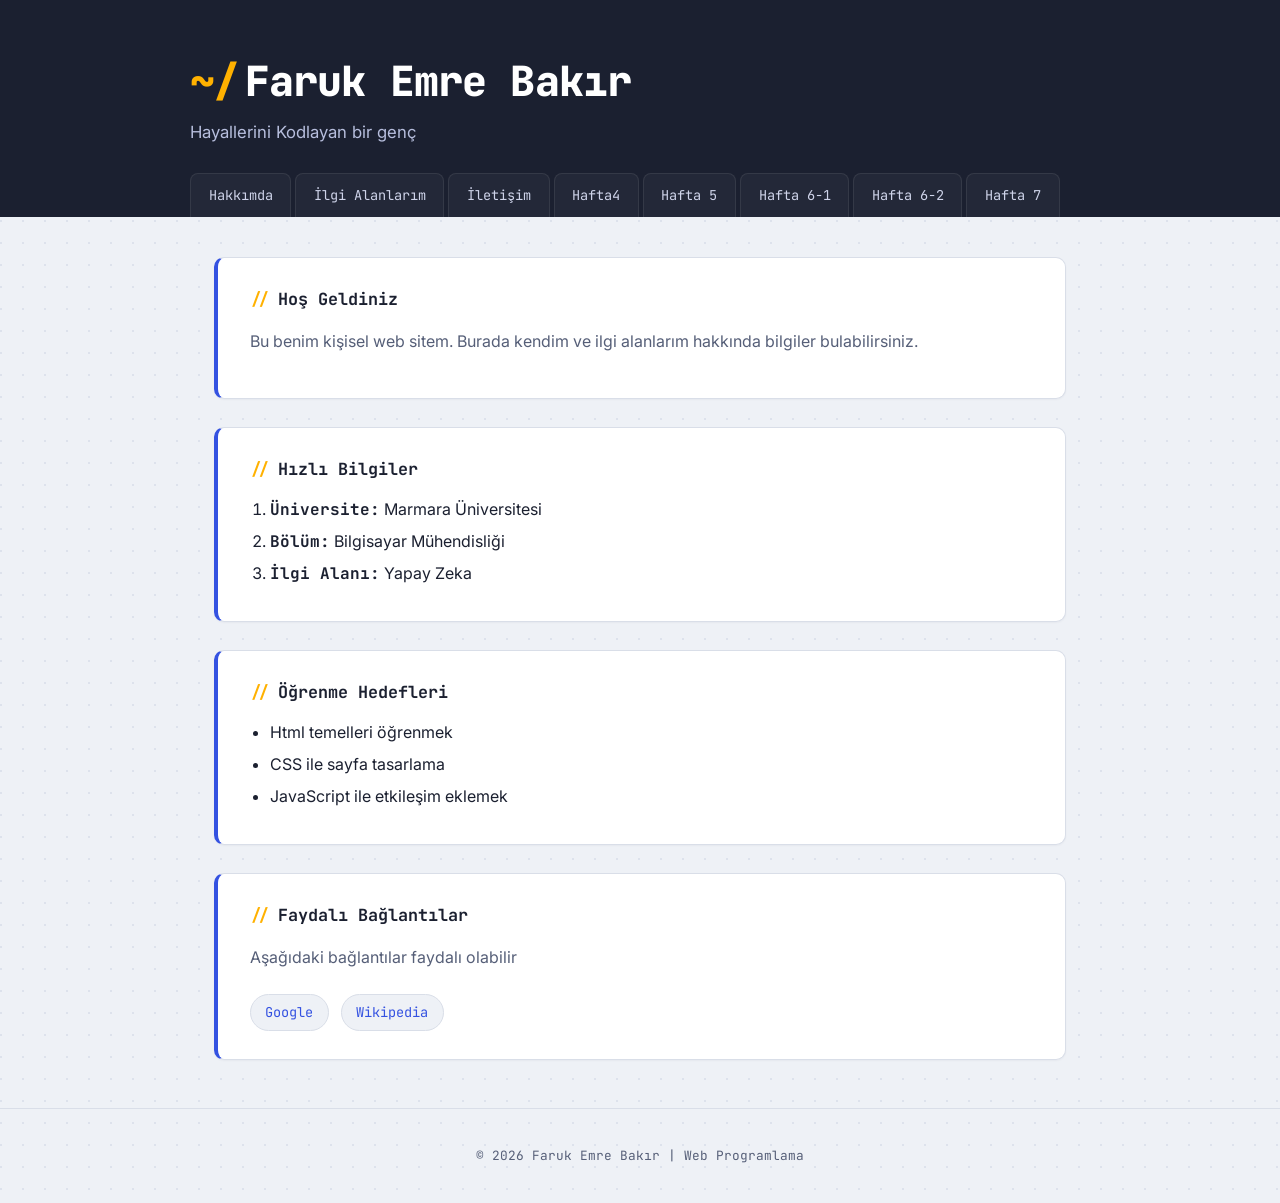
==== commit ae64ee08: "Fix HTML formatting and structure" ====
--- a/index.html
+++ b/index.html
@@ -13,7 +13,6 @@
                 <li><a href="about.html">Hakkımda</a></li>
                 <li><a href="interests.html">İlgi Alanlarım</a></li>
                 <li><a href="contact.html">İletişim</a></li>
-                <li><a href="index2.html">Hafta 2</a></li>
                 <li><a href="hafta4Uygulama.html">Hafta4</a></li>
                 <li><a href="hafta5.html">Hafta 5</a></li>
                 <li><a href="hafta6-1.html">Hafta 6-1</a></li>
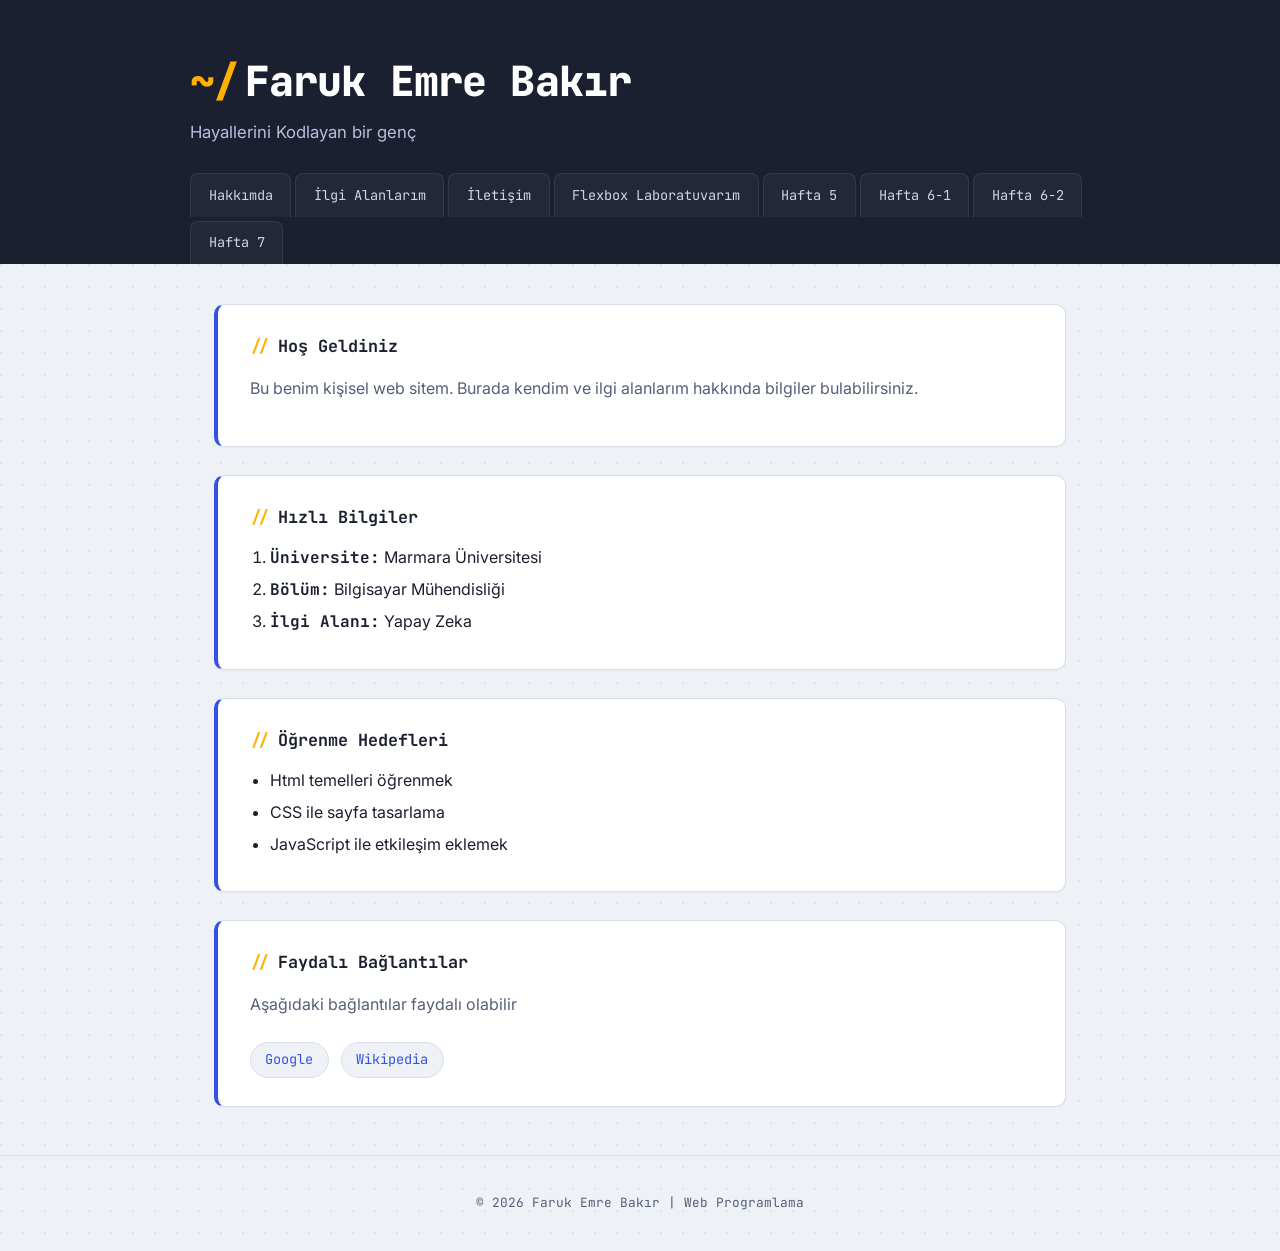
==== commit dde2ee7a: "Change navigation link text for Flexbox Lab Updated navigation link for Flexbox Lab." ====
--- a/index.html
+++ b/index.html
@@ -13,7 +13,7 @@
                 <li><a href="about.html">Hakkımda</a></li>
                 <li><a href="interests.html">İlgi Alanlarım</a></li>
                 <li><a href="contact.html">İletişim</a></li>
-                <li><a href="hafta4Uygulama.html">Hafta4</a></li>
+                <li><a href="hafta4Uygulama.html">Flexbox Laboratuvarım</a></li>
                 <li><a href="hafta5.html">Hafta 5</a></li>
                 <li><a href="hafta6-1.html">Hafta 6-1</a></li>
                 <li><a href="hafta6-2.html">Hafta 6-2</a></li>
